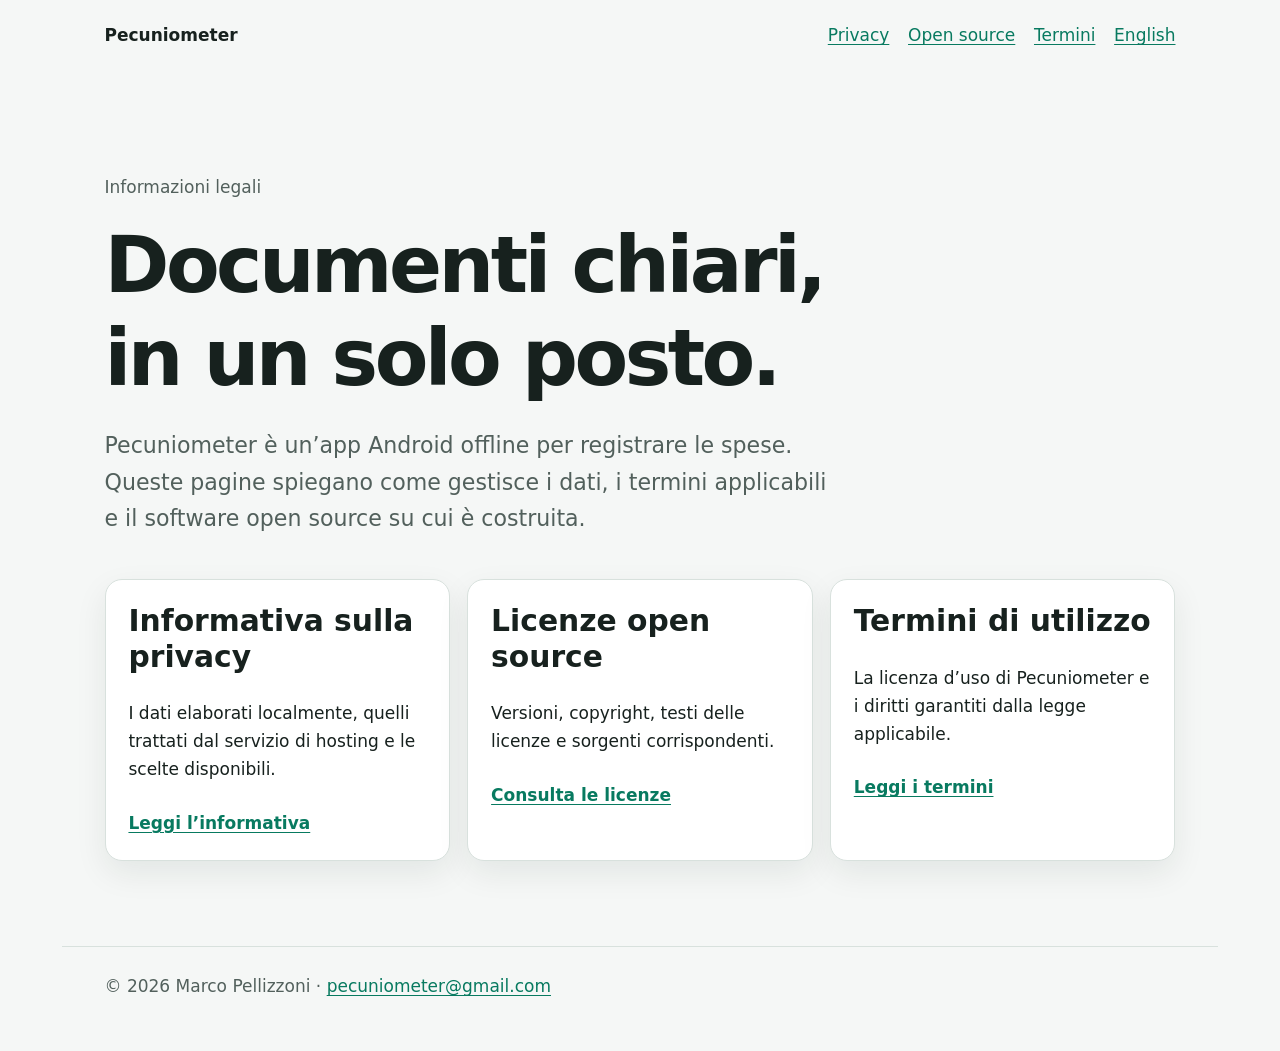
==== it/index.html @ 25bc8304 "feat(site): publish Pecuniometer legal documents - add bilingual privacy policy and terms   - publis" ====
<!doctype html>
<html lang="it">
<head>
  <meta charset="utf-8">
  <meta name="viewport" content="width=device-width, initial-scale=1">
  <meta name="color-scheme" content="light dark">
  <meta name="description" content="Privacy, termini e licenze open source di Pecuniometer.">
  <title>Pecuniometer · Informazioni legali</title>
  <link rel="stylesheet" href="../assets/style.css">
</head>
<body>
  <a class="skip-link" href="#content">Vai al contenuto</a>
  <header>
    <a class="brand" href="./">Pecuniometer</a>
    <nav aria-label="Documenti legali">
      <a href="privacy/">Privacy</a>
      <a href="open-source/">Open source</a>
      <a href="terms/">Termini</a>
      <a lang="en" hreflang="en" href="../">English</a>
    </nav>
  </header>
  <main id="content">
    <p class="meta">Informazioni legali</p>
    <h1>Documenti chiari,<br>in un solo posto.</h1>
    <p class="lede">
      Pecuniometer è un’app Android offline per registrare le spese. Queste
      pagine spiegano come gestisce i dati, i termini applicabili e il software
      open source su cui è costruita.
    </p>
    <div class="cards">
      <section class="card">
        <h2>Informativa sulla privacy</h2>
        <p>I dati elaborati localmente, quelli trattati dal servizio di hosting e le scelte disponibili.</p>
        <a class="card-link" href="privacy/">Leggi l’informativa</a>
      </section>
      <section class="card">
        <h2>Licenze open source</h2>
        <p>Versioni, copyright, testi delle licenze e sorgenti corrispondenti.</p>
        <a class="card-link" href="open-source/">Consulta le licenze</a>
      </section>
      <section class="card">
        <h2>Termini di utilizzo</h2>
        <p>La licenza d’uso di Pecuniometer e i diritti garantiti dalla legge applicabile.</p>
        <a class="card-link" href="terms/">Leggi i termini</a>
      </section>
    </div>
  </main>
  <footer>© 2026 Marco Pellizzoni · <a href="mailto:pecuniometer@gmail.com">pecuniometer@gmail.com</a></footer>
</body>
</html>
---- assets/style.css ----
:root {
  color-scheme: light dark;
  --background: #f5f7f6;
  --surface: #ffffff;
  --text: #17211e;
  --muted: #52605c;
  --accent: #087a60;
  --border: #d8e1dd;
  --shadow: 0 12px 32px rgb(15 38 31 / 8%);
  font: 17px/1.65 system-ui, -apple-system, BlinkMacSystemFont, "Segoe UI",
    sans-serif;
}

@media (prefers-color-scheme: dark) {
  :root {
    --background: #0b0f0e;
    --surface: #141a18;
    --text: #edf5f2;
    --muted: #a9b8b3;
    --accent: #6bdbba;
    --border: #2b3834;
    --shadow: none;
  }
}

* {
  box-sizing: border-box;
}

html {
  scroll-behavior: smooth;
}

body {
  background: var(--background);
  color: var(--text);
  margin: 0;
}

a {
  color: var(--accent);
  text-underline-offset: 0.2em;
}

a:focus-visible,
summary:focus-visible {
  outline: 3px solid var(--accent);
  outline-offset: 4px;
  border-radius: 0.2rem;
}

.skip-link {
  background: var(--surface);
  left: 1rem;
  padding: 0.6rem 0.9rem;
  position: fixed;
  top: -5rem;
  z-index: 2;
}

.skip-link:focus {
  top: 1rem;
}

header,
main,
footer {
  margin-inline: auto;
  max-width: 68rem;
  padding-inline: clamp(1rem, 4vw, 2.5rem);
}

header {
  align-items: center;
  display: flex;
  gap: 1rem;
  justify-content: space-between;
  padding-block: 1.25rem;
}

.brand {
  color: var(--text);
  font-weight: 750;
  text-decoration: none;
}

nav {
  display: flex;
  flex-wrap: wrap;
  gap: 0.6rem 1.1rem;
  justify-content: flex-end;
}

main {
  padding-block: clamp(2rem, 8vw, 5rem);
}

.prose {
  max-width: 48rem;
}

h1,
h2 {
  line-height: 1.2;
}

h1 {
  font-size: clamp(2.2rem, 7vw, 4.6rem);
  letter-spacing: -0.045em;
  margin: 0 0 1rem;
}

h2 {
  font-size: clamp(1.35rem, 3vw, 1.75rem);
  margin-top: 2.5rem;
}

.lede {
  color: var(--muted);
  font-size: clamp(1.08rem, 2.5vw, 1.3rem);
  max-width: 43rem;
}

.meta,
.muted {
  color: var(--muted);
}

.cards {
  display: grid;
  gap: 1rem;
  grid-template-columns: repeat(auto-fit, minmax(min(100%, 16rem), 1fr));
  margin-top: 2.5rem;
}

.card,
.component {
  background: var(--surface);
  border: 1px solid var(--border);
  border-radius: 1rem;
  box-shadow: var(--shadow);
  padding: 1.35rem;
}

.card h2,
.component h2 {
  margin-top: 0;
}

.card-link {
  display: inline-block;
  font-weight: 700;
  margin-top: 0.5rem;
}

.component {
  margin-block: 1rem;
}

.badge {
  border: 1px solid var(--border);
  border-radius: 999px;
  display: inline-block;
  font-size: 0.85rem;
  font-weight: 700;
  padding: 0.15rem 0.6rem;
}

.actions {
  display: flex;
  flex-wrap: wrap;
  gap: 0.6rem 1rem;
}

details {
  border-top: 1px solid var(--border);
  margin-top: 1rem;
  padding-top: 0.8rem;
}

summary {
  cursor: pointer;
  font-weight: 700;
}

pre {
  background: var(--background);
  border: 1px solid var(--border);
  border-radius: 0.6rem;
  font: 0.8rem/1.5 ui-monospace, SFMono-Regular, Consolas, monospace;
  max-height: 32rem;
  overflow: auto;
  padding: 1rem;
  white-space: pre-wrap;
}

footer {
  border-top: 1px solid var(--border);
  color: var(--muted);
  padding-block: 1.5rem 3rem;
}

@media (max-width: 42rem) {
  header {
    align-items: flex-start;
    flex-direction: column;
  }

  nav {
    justify-content: flex-start;
  }
}
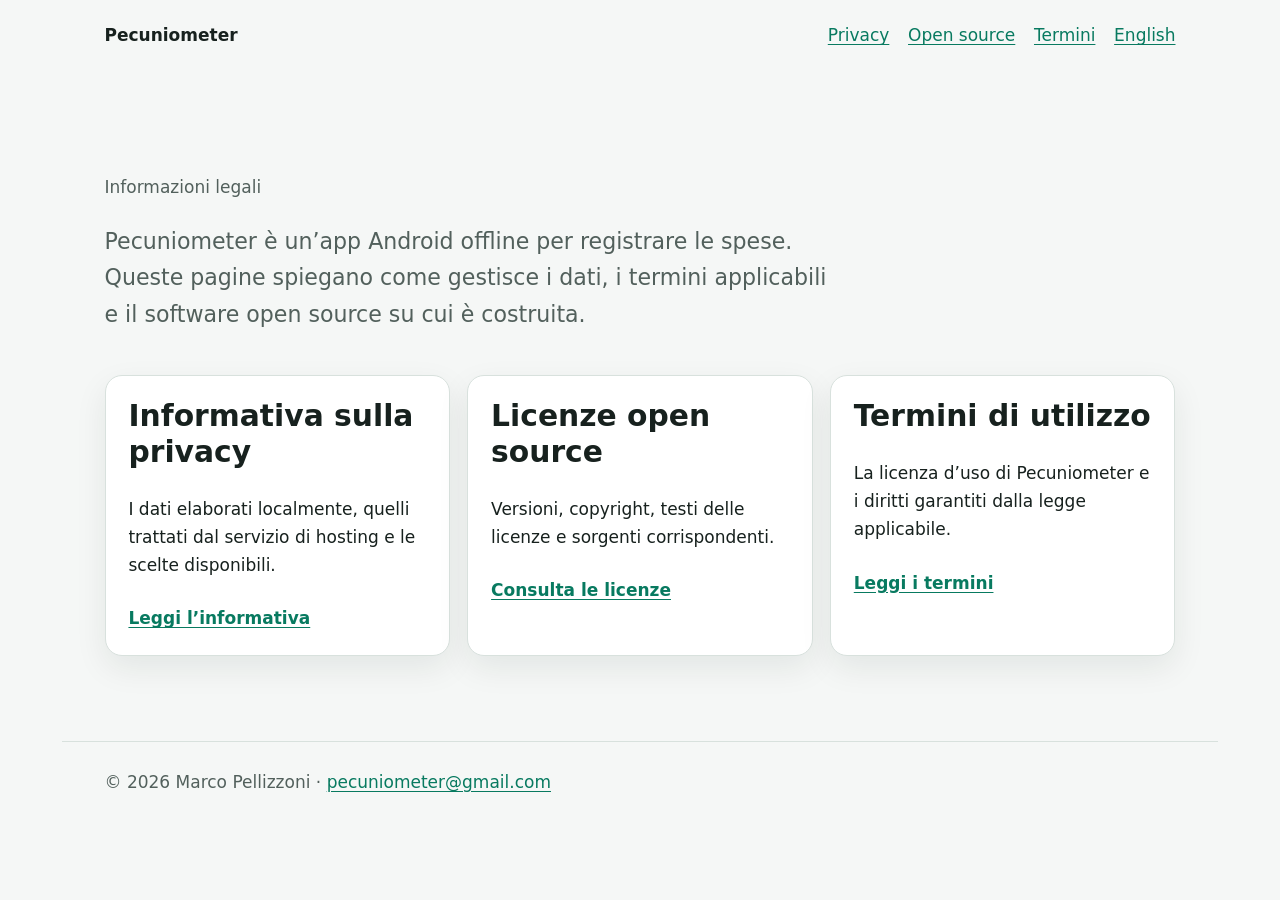
==== commit f7729c9b: "docs(site): simplify legal landing pages - remove redundant hero headings from the English and Itali" ====
--- a/it/index.html
+++ b/it/index.html
@@ -1,5 +1,6 @@
 <!doctype html>
 <html lang="it">
+
 <head>
   <meta charset="utf-8">
   <meta name="viewport" content="width=device-width, initial-scale=1">
@@ -8,6 +9,7 @@
   <title>Pecuniometer · Informazioni legali</title>
   <link rel="stylesheet" href="../assets/style.css">
 </head>
+
 <body>
   <a class="skip-link" href="#content">Vai al contenuto</a>
   <header>
@@ -21,7 +23,6 @@
   </header>
   <main id="content">
     <p class="meta">Informazioni legali</p>
-    <h1>Documenti chiari,<br>in un solo posto.</h1>
     <p class="lede">
       Pecuniometer è un’app Android offline per registrare le spese. Queste
       pagine spiegano come gestisce i dati, i termini applicabili e il software
@@ -47,4 +48,5 @@
   </main>
   <footer>© 2026 Marco Pellizzoni · <a href="mailto:pecuniometer@gmail.com">pecuniometer@gmail.com</a></footer>
 </body>
-</html>
+
+</html>
